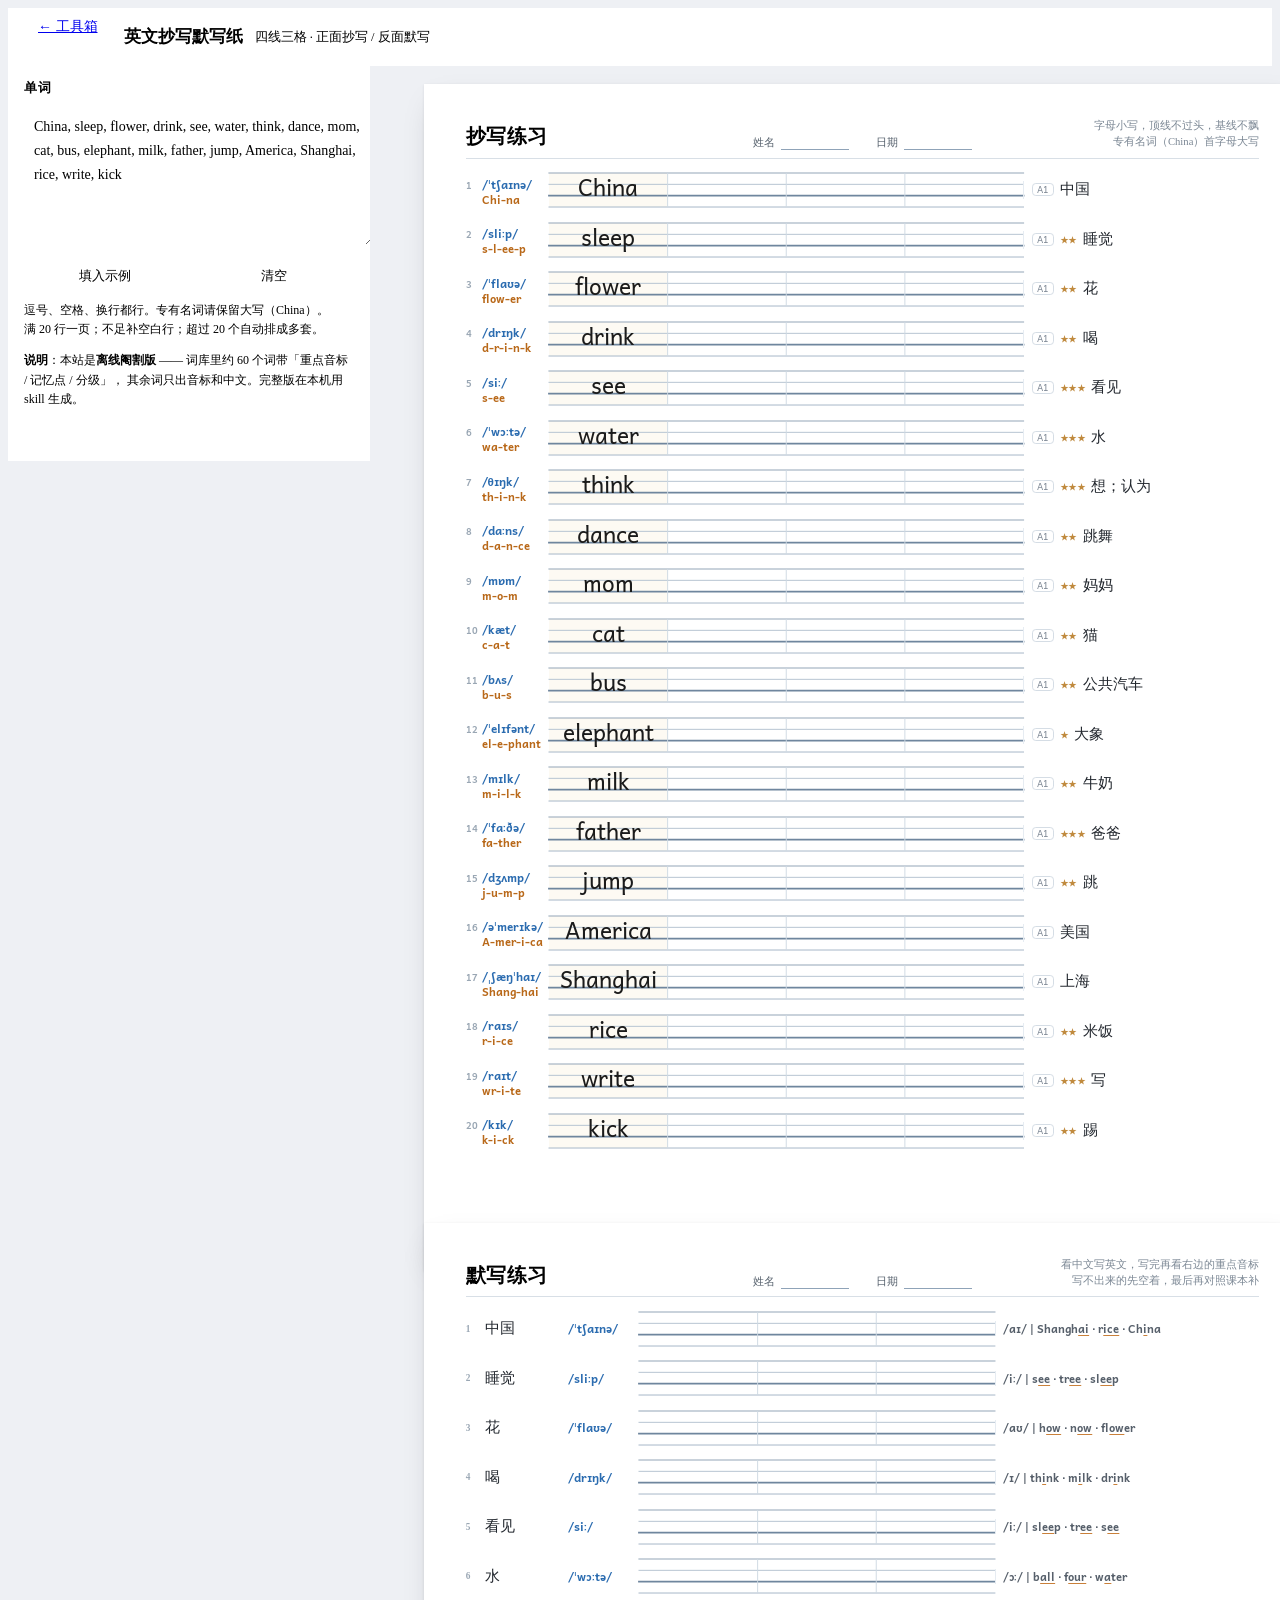
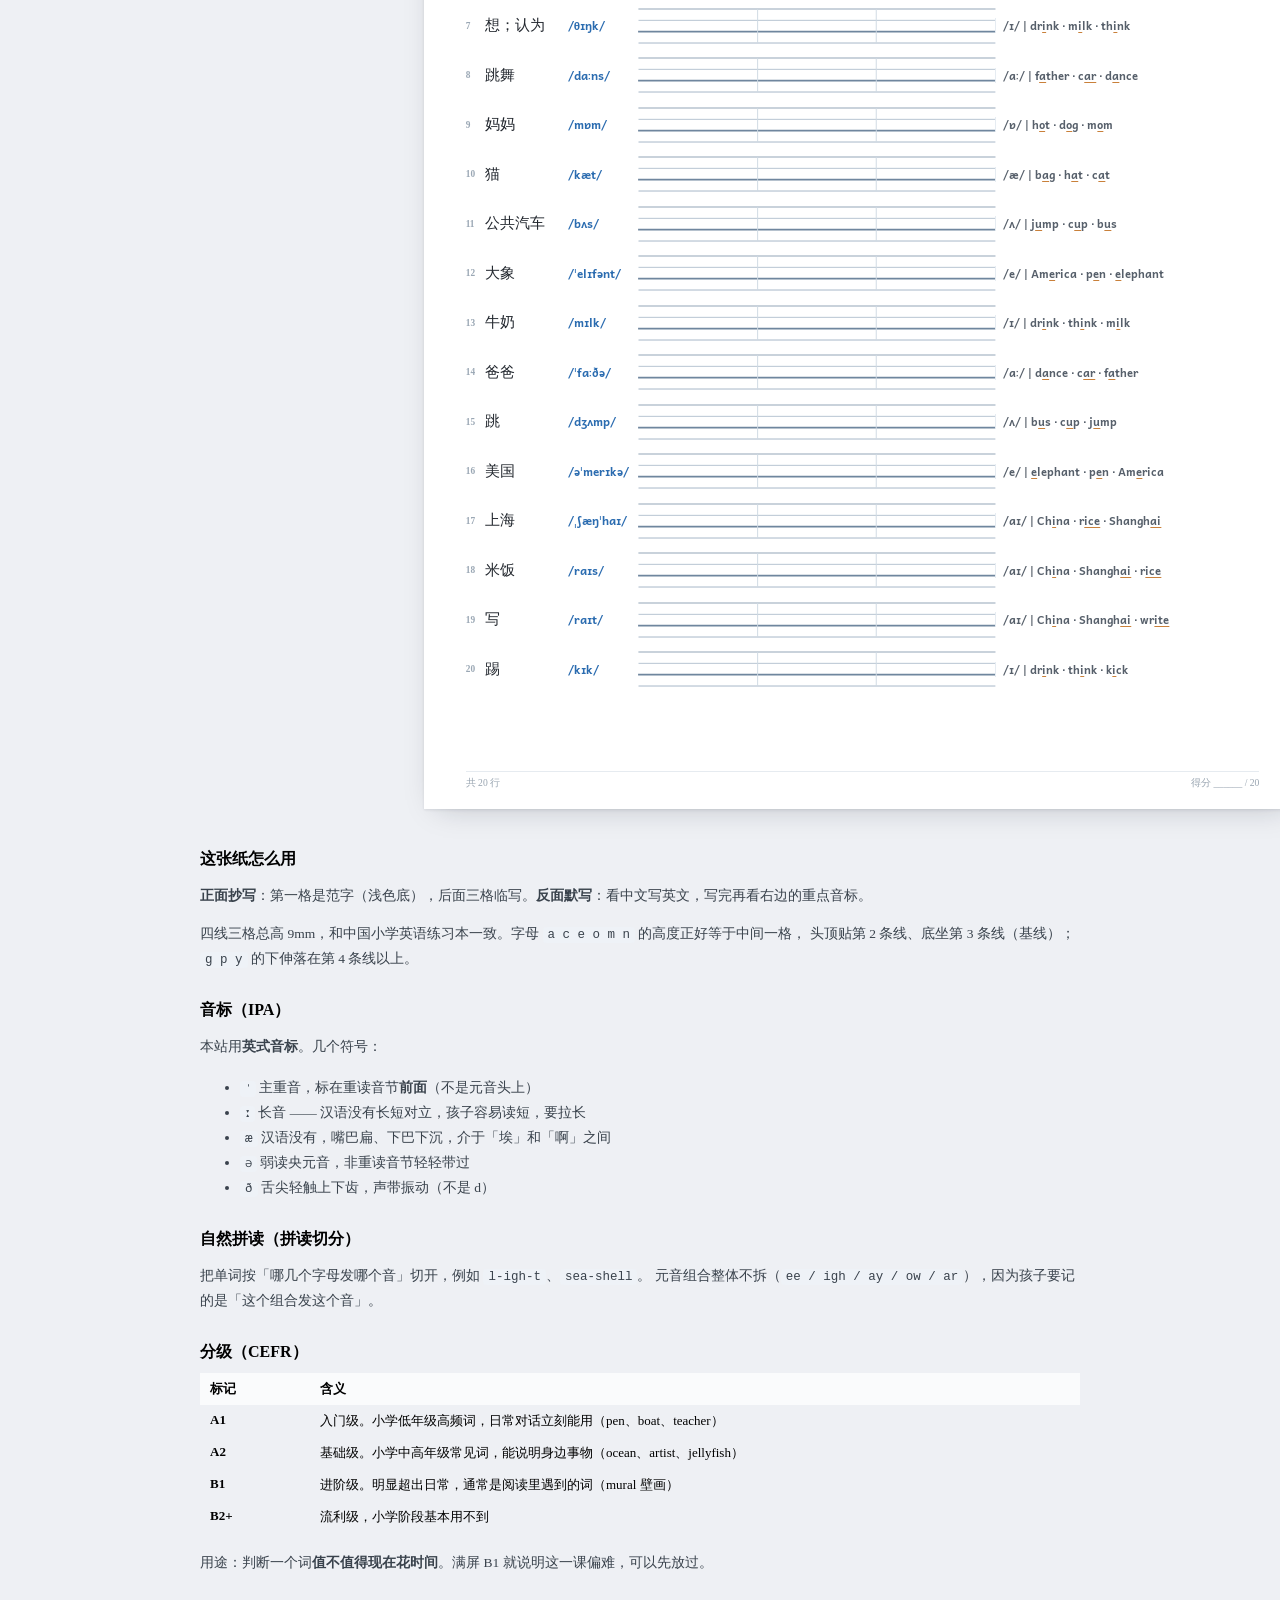
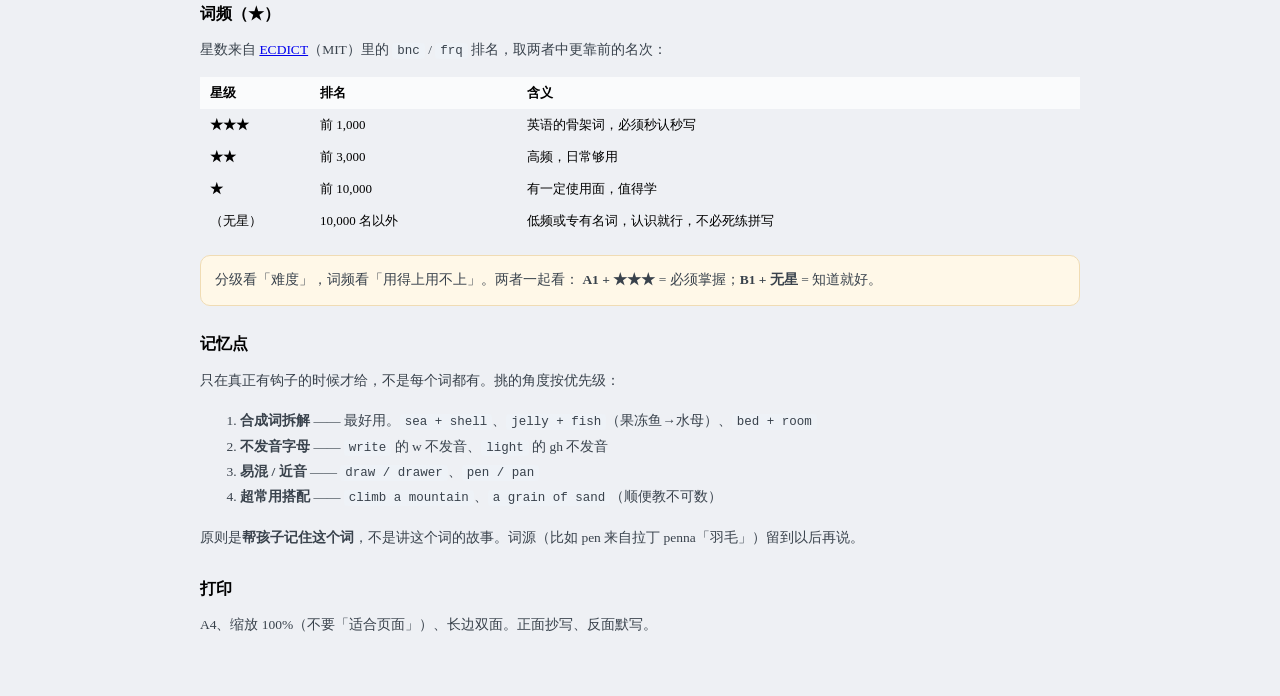
==== sheet/index.html @ 3f80793d "新增「英文抄写默写纸」：输入单词生成双面 A4 四线三格抄写/默写页 - 正面抄写（范字格 + 3 个练习格 + 中文/分级/词频/记忆点），反面看中文写英文 - 内嵌 Andika 子集（单层 a/" ====
<!doctype html>
<html lang="zh-CN">
<meta charset="utf-8">
<meta name="viewport" content="width=device-width,initial-scale=1">
<title>英文抄写默写纸 · 四线三格</title>
<link rel="stylesheet" href="../assets/style.css">
<style>
  @font-face{ font-family:'Andika'; src:url('../assets/fonts/andika-regular.woff2') format('woff2');
              font-weight:400; font-style:normal; font-display:block; }
  @font-face{ font-family:'Andika'; src:url('../assets/fonts/andika-bold.woff2') format('woff2');
              font-weight:700; font-style:normal; font-display:block; }
  :root{ --s:1; }
  body{ background:#eef0f4; }

  .bar{ position:sticky; top:0; z-index:30; background:#fff; border-bottom:1px solid var(--line);
        display:flex; align-items:center; gap:12px; padding:10px 16px; flex-wrap:wrap; }
  .bar h1{ font-size:16.5px; margin:0; }
  .bar .sub{ color:var(--muted); font-size:12.5px; }
  .bar .spacer{ flex:1; }
  .btn{ font:inherit; font-size:14px; min-height:38px; padding:0 14px; border-radius:9px;
        border:1px solid var(--line); background:#fff; cursor:pointer; }
  .btn:hover{ border-color:#cfd6de; }
  .btn.primary{ background:var(--accent); border-color:var(--accent); color:#fff; font-weight:600; }

  .layout{ display:flex; align-items:flex-start; }
  .panel{ width:330px; flex:0 0 330px; background:#fff; border-right:1px solid var(--line);
          padding:14px 16px 40px; position:sticky; top:59px; max-height:calc(100vh - 59px); overflow:auto; }
  .panel h2{ font-size:12.5px; color:var(--muted); letter-spacing:1px; margin:0 0 8px; }
  .panel textarea{ width:100%; min-height:120px; border:1px solid var(--line); border-radius:9px;
                   padding:10px; font:inherit; font-size:14px; line-height:1.7; resize:vertical; outline:none; }
  .panel textarea:focus{ border-color:var(--accent); box-shadow:0 0 0 3px var(--accent-soft); }
  .hint{ font-size:12px; color:var(--muted); margin-top:8px; line-height:1.6; }
  .rowbtn{ display:flex; gap:8px; margin-top:10px; flex-wrap:wrap; }
  .rowbtn .btn{ flex:1; font-size:13px; min-height:34px; padding:0 8px; }

  .stage{ flex:1 1 auto; min-width:0; padding:18px 12px 60px; display:flex;
          flex-direction:column; align-items:center; }
  .scaler{ transform:scale(var(--s)); transform-origin:top left;
           width:calc(210mm * var(--s)); height:calc(297mm * var(--s)); }
  .page-slot{ margin-bottom:16px; }

  /* ---------- A4 页 ---------- */
  .page{ width:210mm; height:297mm; background:#fff; padding:9mm 11mm 8mm;
         position:relative; overflow:hidden; box-shadow:0 1px 3px rgba(16,24,40,.1),0 10px 30px -14px rgba(16,24,40,.25); }
  .head{ display:grid; grid-template-columns:minmax(0,1fr) auto minmax(0,1fr); align-items:end;
         gap:6mm; border-bottom:1.2px solid #d8dfe6; padding-bottom:2mm; margin-bottom:1.8mm; }
  .head h1{ justify-self:start; font-size:15pt; font-weight:700; margin:0; letter-spacing:.4px; }
  .meta{ display:flex; gap:7mm; font-size:8.6pt; color:#55606c; }
  .meta span{ display:inline-flex; align-items:flex-end; gap:1.6mm; }
  .meta i{ display:inline-block; width:18mm; border-bottom:.9px solid #8fa3b8; height:3.4mm; }
  .tips{ justify-self:end; font-size:8pt; color:#7b8794; text-align:right; line-height:1.5; }

  .row{ display:grid; align-items:center; height:13.1mm; }
  .lab{ line-height:1.2; }
  .lab .no{ font-family:'Andika',sans-serif; display:inline-block; width:4.2mm; font-size:7pt; font-weight:700; color:#9aa7b4; }
  .lab .ipa{ font-family:'Andika','PingFang SC',sans-serif; font-weight:700; font-size:8.8pt; color:#2b6cb0; }
  .lab .ph{ font-family:'Andika','PingFang SC',sans-serif; font-weight:700; font-size:8.4pt; color:#b9691a; margin-left:4.2mm; }
  .gridwrap{ line-height:0; }
  svg.ln{ display:block; overflow:visible; }

  .zhcol{ line-height:1.2; padding-left:2mm; border-left:.25mm solid #e6ecf2; }
  .zh1{ font-size:11.2pt; color:#22272e; }
  .lv{ display:inline-block; font-family:'Andika','PingFang SC',sans-serif; font-size:7pt; color:#7d8794; border:.2mm solid #d5dde5;
       border-radius:1mm; padding:0 1.2mm; margin-right:1.6mm; position:relative; top:-1px; }
  .fr{ display:inline-block; font-size:7pt; color:#c08a3e; letter-spacing:-.2mm;
       margin-right:1.6mm; position:relative; top:-1px; }
  .hook{ font-family:'Andika','PingFang SC',sans-serif; font-size:6.6pt; color:#a06a2c; margin-top:.6mm; line-height:1.25; }

  .dno{ font-size:7pt; font-weight:700; color:#9aa7b4; }
  .dzh{ font-size:11.2pt; color:#22272e; text-align:left; line-height:1.15; }
  .dipa{ font-family:'Andika','PingFang SC',sans-serif; font-weight:700; font-size:8.8pt; color:#2b6cb0; white-space:nowrap; }
  .dhint{ font-family:'Andika','PingFang SC',sans-serif; font-weight:700; font-size:8.4pt; color:#57606b; line-height:1.35;
          padding-left:2mm; border-left:.25mm solid #e6ecf2; }
  .dhint em{ font-style:normal; text-decoration:underline; text-decoration-color:#c9803a;
             text-decoration-thickness:.2mm; text-underline-offset:.5mm; }

  .foot{ position:absolute; left:11mm; right:11mm; bottom:5mm; display:flex;
         justify-content:space-between; font-size:7.2pt; color:#98a4b0;
         border-top:.8px solid #e6ebf0; padding-top:1.4mm; }

  /* ---------- 说明 ---------- */
  .docs{ max-width:880px; margin:0 auto 60px; padding:0 20px; }
  .docs h2{ font-size:16px; margin:28px 0 10px; }
  .docs p, .docs li{ font-size:13.5px; color:#39424c; line-height:1.85; }
  .docs table{ width:100%; border-collapse:collapse; font-size:13px; margin:10px 0 18px; }
  .docs th,.docs td{ border-bottom:1px solid var(--line); padding:7px 10px; text-align:left; vertical-align:top; }
  .docs th{ color:var(--muted); font-weight:600; background:#fafbfc; }
  .docs code{ background:#eef2f7; border-radius:4px; padding:1px 5px; font-size:12.5px; }
  .note{ background:#fff8e8; border:1px solid #f0dcb4; border-radius:10px; padding:12px 14px; font-size:13px; }

  @media print{
    @page{ size:A4; margin:0; }
    body{ background:#fff; }
    .bar,.panel,.docs{ display:none !important; }
    .layout{ display:block; }
    .stage{ padding:0; display:block; }
    .scaler{ transform:none !important; width:auto; height:auto; }
    .page-slot{ margin:0; }
    .page{ box-shadow:none; page-break-after:always; break-after:page; }
    .page:last-child{ page-break-after:auto; break-after:auto; }
  }
</style>

<div class="bar">
  <a class="btn" href="../index.html">← 工具箱</a>
  <h1>英文抄写默写纸</h1>
  <span class="sub">四线三格 · 正面抄写 / 反面默写</span>
  <span class="spacer"></span>
  <button class="btn primary" id="print">打印 / 存 PDF</button>
</div>

<div class="layout">
  <aside class="panel">
    <h2>单词</h2>
    <textarea id="words" spellcheck="false"></textarea>
    <div class="rowbtn">
      <button class="btn" id="demo">填入示例</button>
      <button class="btn" id="clear">清空</button>
    </div>
    <p class="hint">
      逗号、空格、换行都行。专有名词请保留大写（China）。<br>
      满 20 行一页；不足补空白行；超过 20 个自动排成多套。
    </p>
    <p class="hint">
      <b>说明</b>：本站是<b>离线阉割版</b> —— 词库里约 60 个词带「重点音标 / 记忆点 / 分级」，
      其余词只出音标和中文。完整版在本机用 skill 生成。
    </p>
  </aside>
  <main class="stage"><div id="pages"></div></main>
</div>

<div class="docs">
  <h2>这张纸怎么用</h2>
  <p><b>正面抄写</b>：第一格是范字（浅色底），后面三格临写。<b>反面默写</b>：看中文写英文，写完再看右边的重点音标。</p>
  <p>四线三格总高 9mm，和中国小学英语练习本一致。字母 <code>a c e o m n</code> 的高度正好等于中间一格，
  头顶贴第 2 条线、底坐第 3 条线（基线）；<code>g p y</code> 的下伸落在第 4 条线以上。</p>

  <h2>音标（IPA）</h2>
  <p>本站用<b>英式音标</b>。几个符号：</p>
  <ul>
    <li><code>ˈ</code> 主重音，标在重读音节<b>前面</b>（不是元音头上）</li>
    <li><code>ː</code> 长音 —— 汉语没有长短对立，孩子容易读短，要拉长</li>
    <li><code>æ</code> 汉语没有，嘴巴扁、下巴下沉，介于「埃」和「啊」之间</li>
    <li><code>ə</code> 弱读央元音，非重读音节轻轻带过</li>
    <li><code>ð</code> 舌尖轻触上下齿，声带振动（不是 d）</li>
  </ul>

  <h2>自然拼读（拼读切分）</h2>
  <p>把单词按「哪几个字母发哪个音」切开，例如 <code>l-igh-t</code>、<code>sea-shell</code>。
  元音组合整体不拆（<code>ee / igh / ay / ow / ar</code>），因为孩子要记的是「这个组合发这个音」。</p>

  <h2>分级（CEFR）</h2>
  <table>
    <tr><th style="width:90px">标记</th><th>含义</th></tr>
    <tr><td><b>A1</b></td><td>入门级。小学低年级高频词，日常对话立刻能用（pen、boat、teacher）</td></tr>
    <tr><td><b>A2</b></td><td>基础级。小学中高年级常见词，能说明身边事物（ocean、artist、jellyfish）</td></tr>
    <tr><td><b>B1</b></td><td>进阶级。明显超出日常，通常是阅读里遇到的词（mural 壁画）</td></tr>
    <tr><td><b>B2+</b></td><td>流利级，小学阶段基本用不到</td></tr>
  </table>
  <p>用途：判断一个词<b>值不值得现在花时间</b>。满屏 B1 就说明这一课偏难，可以先放过。</p>

  <h2>词频（★）</h2>
  <p>星数来自 <a href="https://github.com/skywind3000/ECDICT" target="_blank" rel="noopener">ECDICT</a>（MIT）里的
  <code>bnc</code> / <code>frq</code> 排名，取两者中更靠前的名次：</p>
  <table>
    <tr><th style="width:90px">星级</th><th>排名</th><th>含义</th></tr>
    <tr><td><b>★★★</b></td><td>前 1,000</td><td>英语的骨架词，必须秒认秒写</td></tr>
    <tr><td><b>★★</b></td><td>前 3,000</td><td>高频，日常够用</td></tr>
    <tr><td><b>★</b></td><td>前 10,000</td><td>有一定使用面，值得学</td></tr>
    <tr><td>（无星）</td><td>10,000 名以外</td><td>低频或专有名词，认识就行，不必死练拼写</td></tr>
  </table>
  <p class="note">分级看「难度」，词频看「用得上用不上」。两者一起看：
  <b>A1 + ★★★</b> = 必须掌握；<b>B1 + 无星</b> = 知道就好。</p>

  <h2>记忆点</h2>
  <p>只在真正有钩子的时候才给，不是每个词都有。挑的角度按优先级：</p>
  <ol>
    <li><b>合成词拆解</b> —— 最好用。<code>sea + shell</code>、<code>jelly + fish</code>（果冻鱼→水母）、<code>bed + room</code></li>
    <li><b>不发音字母</b> —— <code>write</code> 的 w 不发音、<code>light</code> 的 gh 不发音</li>
    <li><b>易混 / 近音</b> —— <code>draw / drawer</code>、<code>pen / pan</code></li>
    <li><b>超常用搭配</b> —— <code>climb a mountain</code>、<code>a grain of sand</code>（顺便教不可数）</li>
  </ol>
  <p>原则是<b>帮孩子记住这个词</b>，不是讲这个词的故事。词源（比如 pen 来自拉丁 penna「羽毛」）留到以后再说。</p>

  <h2>打印</h2>
  <p>A4、缩放 100%（不要「适合页面」）、长边双面。正面抄写、反面默写。</p>
</div>

<script src="../data/en-zh.js"></script>
<script src="../data/sheet-data.js"></script>
<script>
'use strict';
/* ===== 版面常量（与本地 skill 完全一致） ===== */
const CONTENT = 188, PADL = 11, PADR = 11;
const ROW_H = 13.1, HEAD_H = 14.5, GRID = 9, SPACE = 3, FS = 3 / 0.498;
const ROWS = 20;
const IPA_PT = 8.8, PH_PT = 8.4, HINT_PT = 8.4, ZH_PT = 11.2, HOOK_PT = 6.6, LV_PT = 7;
const LV_W = 7, FR_W = 9.5, PTMM = 25.4 / 72;
const PAD_CELL = 4;

const ADV = {a:.5615,b:.5640,c:.4980,d:.5811,e:.5347,f:.3662,g:.5493,h:.5737,i:.2759,j:.2905,
  k:.5054,l:.2759,m:.8228,n:.5786,o:.5566,p:.5713,q:.5518,r:.4346,s:.4712,t:.4077,u:.5786,
  v:.5225,w:.7568,x:.5298,y:.5176,z:.5078,"ˈ":.2148,"ˌ":.2148,"ː":.2173,"ə":.5264,"ʊ":.5908,
  "ɪ":.4102,"ŋ":.5786,"ɡ":.5493,"æ":.8521,"ɜ":.4590,"ɒ":.5713,"ð":.5664,"θ":.5664,"ʃ":.3540,
  "ʒ":.5005,"ʌ":.5225,"ɑ":.5615,"ɛ":.4736,"/":.4883," ":.2686,".":.3125,"·":.3315,"|":.3369,
  "~":.5444,"-":.4199,"+":.6,"→":1.0,
  A:.6812,B:.6274,C:.6616,D:.7007,E:.5664,F:.5615,G:.6934,H:.7202,I:.4761,J:.4712,K:.6396,
  L:.5273,M:.8765,N:.7324,O:.7129,P:.5835,Q:.7202,R:.6372,S:.5737,T:.6177,U:.7031,V:.6665,
  W:1.0156,X:.6470,Y:.6445,Z:.6006};
const ADV_B = {a:.6133,b:.5933,c:.4990,d:.6177,e:.5420,f:.3906,g:.5786,h:.6030,i:.3125,j:.3271,
  k:.5557,l:.3125,m:.8594,n:.6079,o:.5664,p:.6030,q:.5908,r:.4858,s:.5054,t:.4321,u:.6079,
  v:.5391,w:.7666,x:.5786,y:.5371,z:.5176,"ˈ":.2295,"ˌ":.2295,"ː":.2271,"ə":.5298,"ʊ":.6045,
  "ɪ":.4590,"ŋ":.6079,"ɡ":.5493,"æ":.8682,"ɜ":.4688,"ɒ":.6133,"ð":.5679,"θ":.5762,"ʃ":.3857,
  "ʒ":.5322,"ʌ":.5391,"ɑ":.6133,"ɛ":.4785,"/":.5273," ":.2686,".":.3467,"·":.3662,"|":.3369,
  "~":.5444,"-":.4370,"+":.62,"→":1.05,
  A:.7251,B:.6763,C:.6763,D:.7251,E:.5918,F:.5859,G:.7188,H:.7397,I:.5103,J:.5029,K:.6982,
  L:.5518,M:.9058,N:.7544,O:.7324,P:.6226,Q:.7544,R:.6738,S:.6069,T:.6177,U:.7275,V:.7153,
  W:1.0425,X:.6665,Y:.6660,Z:.6104};

const isCJK = c => /[⺀-鿿豈-﫿＀-￯]/.test(c);
function ew(s, bold){
  const t = bold ? ADV_B : ADV; let v = 0;
  for (const c of s) v += isCJK(c) ? 1.02 : (t[c] !== undefined ? t[c] : 0.55);
  return v;
}
const tw = (s, pt, bold) => ew(s, bold) * pt * PTMM;
const plain = h => h.replace(/<\/?em>/g, '');

function freqStars(w){
  const b = (window.SHEET_RANK || {})[w.toLowerCase()];
  return b === 3 ? '★★★' : b === 2 ? '★★' : b === 1 ? '★' : '';
}

/* ===== 查词 ===== */
function lookup(w){
  const W = window.SHEET_WORDS || {}, E = window.ENZH || {};
  const k = W[w] ? w : (W[w.toLowerCase()] ? w.toLowerCase() : null);
  const e = E[w] || E[w.toLowerCase()];
  const base = k ? Object.assign({}, W[k]) : {};
  if (!base.ipa && e) base.ipa = e[0];
  if (!base.zh && e) base.zh = e[2];
  base.w = w;
  return base;
}

/* ===== 音标归类尾注 ===== */
function markWord(w, mk, at){
  if (!mk) return w;
  const i = (at != null) ? at : w.indexOf(mk);
  if (i < 0 || w.slice(i, i + mk.length) !== mk) return w;
  return w.slice(0, i) + '<em>' + mk + '</em>' + w.slice(i + mk.length);
}
function buildHints(items, mw){
  const sheet = items.filter(x => !x.blank);
  return items.map(it => {
    if (it.blank || !it.snd) return '';
    const others = sheet.filter(x => x !== it && x.snd === it.snd);
    const taken = new Set([it.w].concat(others.map(o => o.w)));
    const extra = (window.SHEET_EXAMPLES || []).filter(e => e.snd === it.snd && !taken.has(e.w));
    const chosen = others.slice(0, mw - 1);
    chosen.push(...extra.slice(0, mw - 1 - chosen.length));
    const seq = chosen.concat([it]);
    return '/' + it.snd + '/ | ' + seq.map(m => markWord(m.w, m.mk, m.mk_at)).join(' · ');
  });
}

/* ===== 排版 ===== */
function chooseLayout(items){
  const live = items.filter(x => !x.blank);
  const cellMin = Math.max(...live.map(r => ew(r.w) * FS), 18) + PAD_CELL;
  const maxIpa = Math.max(10, ...live.map(r => tw('/' + (r.ipa || '') + '/', IPA_PT, true)));
  const maxPh  = Math.max(10, ...live.map(r => tw(r.ph || '', PH_PT, true)));
  const left = Math.max(22, maxIpa + 4.5, maxPh + 4.2 + 1.5);
  const zhW = Math.max(22, Math.max(8, ...live.map(r => ew(r.zh || '') * ZH_PT * PTMM)) + 2);
  const ipaW = Math.max(13, maxIpa + 2.5);
  const hookW = Math.max(0, ...live.map(r => ew(r.hook || '') * HOOK_PT * PTMM));
  const lvExtra = (live.some(r => r.cefr) ? LV_W : 0) + (live.some(r => freqStars(r.w)) ? FR_W : 0);
  const rightMin = Math.max(zhW + lvExtra, hookW + 2, 30);

  let fallback = null;
  for (let nb = 3; nb >= 1; nb--){
    for (let mw = 3; mw >= 1; mw--){
      const hints = buildHints(items, mw);
      const need = Math.max(0, ...hints.filter(Boolean).map(h => tw(plain(h), HINT_PT, true))) + 4.5;
      const cell = Math.min((CONTENT - left - rightMin) / (nb + 1),
                            (CONTENT - 5 - zhW - ipaW - need) / nb);
      if (cell < cellMin - 0.01) continue;
      return { cell, nb, left, zhW, ipaW, hints,
               hintW: CONTENT - 5 - zhW - ipaW - nb * cell,
               rightW: CONTENT - left - (nb + 1) * cell };
    }
  }
  const hints = buildHints(items, 1), nb = 1, cell = cellMin;
  return { cell, nb, left, zhW, ipaW, hints,
           hintW: Math.max(16, CONTENT - 5 - zhW - ipaW - nb * cell),
           rightW: Math.max(rightMin, CONTENT - left - (nb + 1) * cell) };
}

/* ===== SVG 四线三格 ===== */
function gridSVG(width, blanks, cell, example, exW, tint){
  const h = SPACE * 3, ex = exW == null ? cell : exW;
  const out = [];
  out.push('<svg class="ln" viewBox="0 0 ' + width.toFixed(3) + ' ' + h.toFixed(3) +
           '" preserveAspectRatio="none" style="width:' + width.toFixed(3) + 'mm;height:' + h.toFixed(3) + 'mm">');
  if (tint) out.push('<rect x="0" y="0" width="' + ex.toFixed(3) + '" height="' + h.toFixed(3) + '" fill="#fdfaf3"/>');
  [[0,.32,'#93a5b7'],[SPACE,.26,'#b6c4d2'],[2*SPACE,.48,'#6f869e'],[3*SPACE,.26,'#a7b7c7']]
    .forEach(([y,w,c]) => out.push('<line x1="0" y1="' + y + '" x2="' + width.toFixed(3) + '" y2="' + y +
      '" stroke="' + c + '" stroke-width="' + w + '" stroke-linecap="square"/>'));
  const xs = example ? Array.from({length: blanks}, (_, k) => ex + cell * k)
                     : Array.from({length: blanks - 1}, (_, k) => width * (k + 1) / blanks);
  xs.forEach(x => { if (x > 0.01 && x < width - 0.01)
    out.push('<line x1="' + x.toFixed(3) + '" y1="0" x2="' + x.toFixed(3) + '" y2="' + h +
      '" stroke="#cfd9e3" stroke-width="0.25"/>'); });
  if (example) out.push('<text x="' + (ex / 2).toFixed(3) + '" y="' + (2 * SPACE) +
    '" text-anchor="middle" font-family="Andika" font-size="' + FS.toFixed(3) + '" fill="#1b1b1b">' +
    example + '</text>');
  out.push('</svg>');
  return out.join('');
}

/* ===== 页面 ===== */
function headHTML(title, tips){
  return '<div class="head"><h1>' + title + '</h1>' +
    '<div class="meta"><span>姓名<i></i></span><span>日期<i></i></span></div>' +
    '<div class="tips">' + tips + '</div></div>';
}
function page1(rows, L){
  const gw = (L.nb + 1) * L.cell;
  const body = rows.map(it => {
    if (it.blank) return '<div class="row" style="grid-template-columns:' + L.left.toFixed(2) + 'mm ' +
      gw.toFixed(2) + 'mm ' + L.rightW.toFixed(2) + 'mm"><div class="lab"><span class="no">' + it.n +
      '</span></div><div class="gridwrap">' + gridSVG(gw, L.nb, L.cell) + '</div><div class="zhcol"></div></div>';
    const lv = it.cefr ? '<span class="lv">' + it.cefr + '</span>' : '';
    const st = freqStars(it.w) ? '<span class="fr">' + freqStars(it.w) + '</span>' : '';
    const hk = it.hook ? '<div class="hook">' + it.hook + '</div>' : '';
    return '<div class="row" style="grid-template-columns:' + L.left.toFixed(2) + 'mm ' + gw.toFixed(2) +
      'mm ' + L.rightW.toFixed(2) + 'mm"><div class="lab"><span class="no">' + it.n + '</span>' +
      '<span class="ipa">/' + (it.ipa || '') + '/</span><div class="ph">' + (it.ph || '') + '</div></div>' +
      '<div class="gridwrap">' + gridSVG(gw, L.nb, L.cell, it.w, L.cell, true) + '</div>' +
      '<div class="zhcol"><div class="zh1">' + lv + st + (it.zh || '') + '</div>' + hk + '</div></div>';
  }).join('');
  return '<div class="page">' + headHTML('抄写练习', '字母小写，顶线不过头，基线不飘<br>专有名词（China）首字母大写') +
    body + '<div class="foot"><span>共 ' + rows.length + ' 行</span><span>小朋友工具箱 · 四线三格</span></div></div>';
}
function page2(rows, L){
  const gw = L.nb * L.cell;
  const cols = '5mm ' + L.zhW.toFixed(2) + 'mm ' + L.ipaW.toFixed(2) + 'mm ' + gw.toFixed(2) + 'mm ' + L.hintW.toFixed(2) + 'mm';
  const body = rows.map((it, i) => {
    if (it.blank) return '<div class="row drow" style="grid-template-columns:' + cols + ';height:13.1mm"><span class="dno">' +
      it.n + '</span><span class="dzh"></span><span class="dipa"></span><div class="gridwrap">' +
      gridSVG(gw, L.nb, L.cell) + '</div><span class="dhint"></span></div>';
    return '<div class="row drow" style="grid-template-columns:' + cols + ';height:13.1mm"><span class="dno">' +
      it.n + '</span><span class="dzh">' + (it.zh || '') + '</span><span class="dipa">/' + (it.ipa || '') +
      '/</span><div class="gridwrap">' + gridSVG(gw, L.nb, L.cell) + '</div><span class="dhint">' +
      L.hints[i] + '</span></div>';
  }).join('');
  return '<div class="page">' + headHTML('默写练习', '看中文写英文，写完再看右边的重点音标<br>写不出来的先空着，最后再对照课本补') +
    body + '<div class="foot"><span>共 ' + rows.length + ' 行</span><span>得分 ______ / ' + rows.length + '</span></div></div>';
}

/* ===== 主流程 ===== */
function render(){
  const raw = document.getElementById('words').value;
  const list = raw.split(/[\s,，、;；\n]+/).map(s => s.trim()).filter(Boolean);
  const pages = document.getElementById('pages');
  if (!list.length){ pages.innerHTML = '<p style="color:#6b7580">左边输入单词，右边即时出页面。</p>'; return; }

  const items = list.map(lookup);
  const chunks = [];
  for (let i = 0; i < items.length; i += ROWS) chunks.push(items.slice(i, i + ROWS));
  if (!chunks.length) chunks.push([]);

  let html = '';
  chunks.forEach(chunk => {
    const rows = chunk.map((it, i) => Object.assign({}, it, { n: i + 1 }));
    while (rows.length < ROWS) rows.push({ n: rows.length + 1, blank: true });
    const L = chooseLayout(rows);
    html += '<div class="page-slot"><div class="scaler">' + page1(rows, L) + '</div></div>' +
            '<div class="page-slot"><div class="scaler">' + page2(rows, L) + '</div></div>';
  });
  pages.innerHTML = html;
  fit();
}
function fit(){
  const stage = document.querySelector('.stage');
  const pageW = 210 * 96 / 25.4;           // px
  const avail = stage.clientWidth - 24;
  const s = Math.min(1, avail / pageW);
  document.documentElement.style.setProperty('--s', s.toFixed(3));
}

const DEMO = 'China, sleep, flower, drink, see, water, think, dance, mom, cat, bus, elephant, milk, father, jump, America, Shanghai, rice, write, kick';
document.getElementById('words').value = DEMO;
document.getElementById('words').addEventListener('input', () => { clearTimeout(window.__t); window.__t = setTimeout(render, 180); });
document.getElementById('demo').onclick = () => { document.getElementById('words').value = DEMO; render(); };
document.getElementById('clear').onclick = () => { document.getElementById('words').value = ''; render(); };
document.getElementById('print').onclick = () => window.print();
window.addEventListener('resize', fit);
render();
</script>
</html>
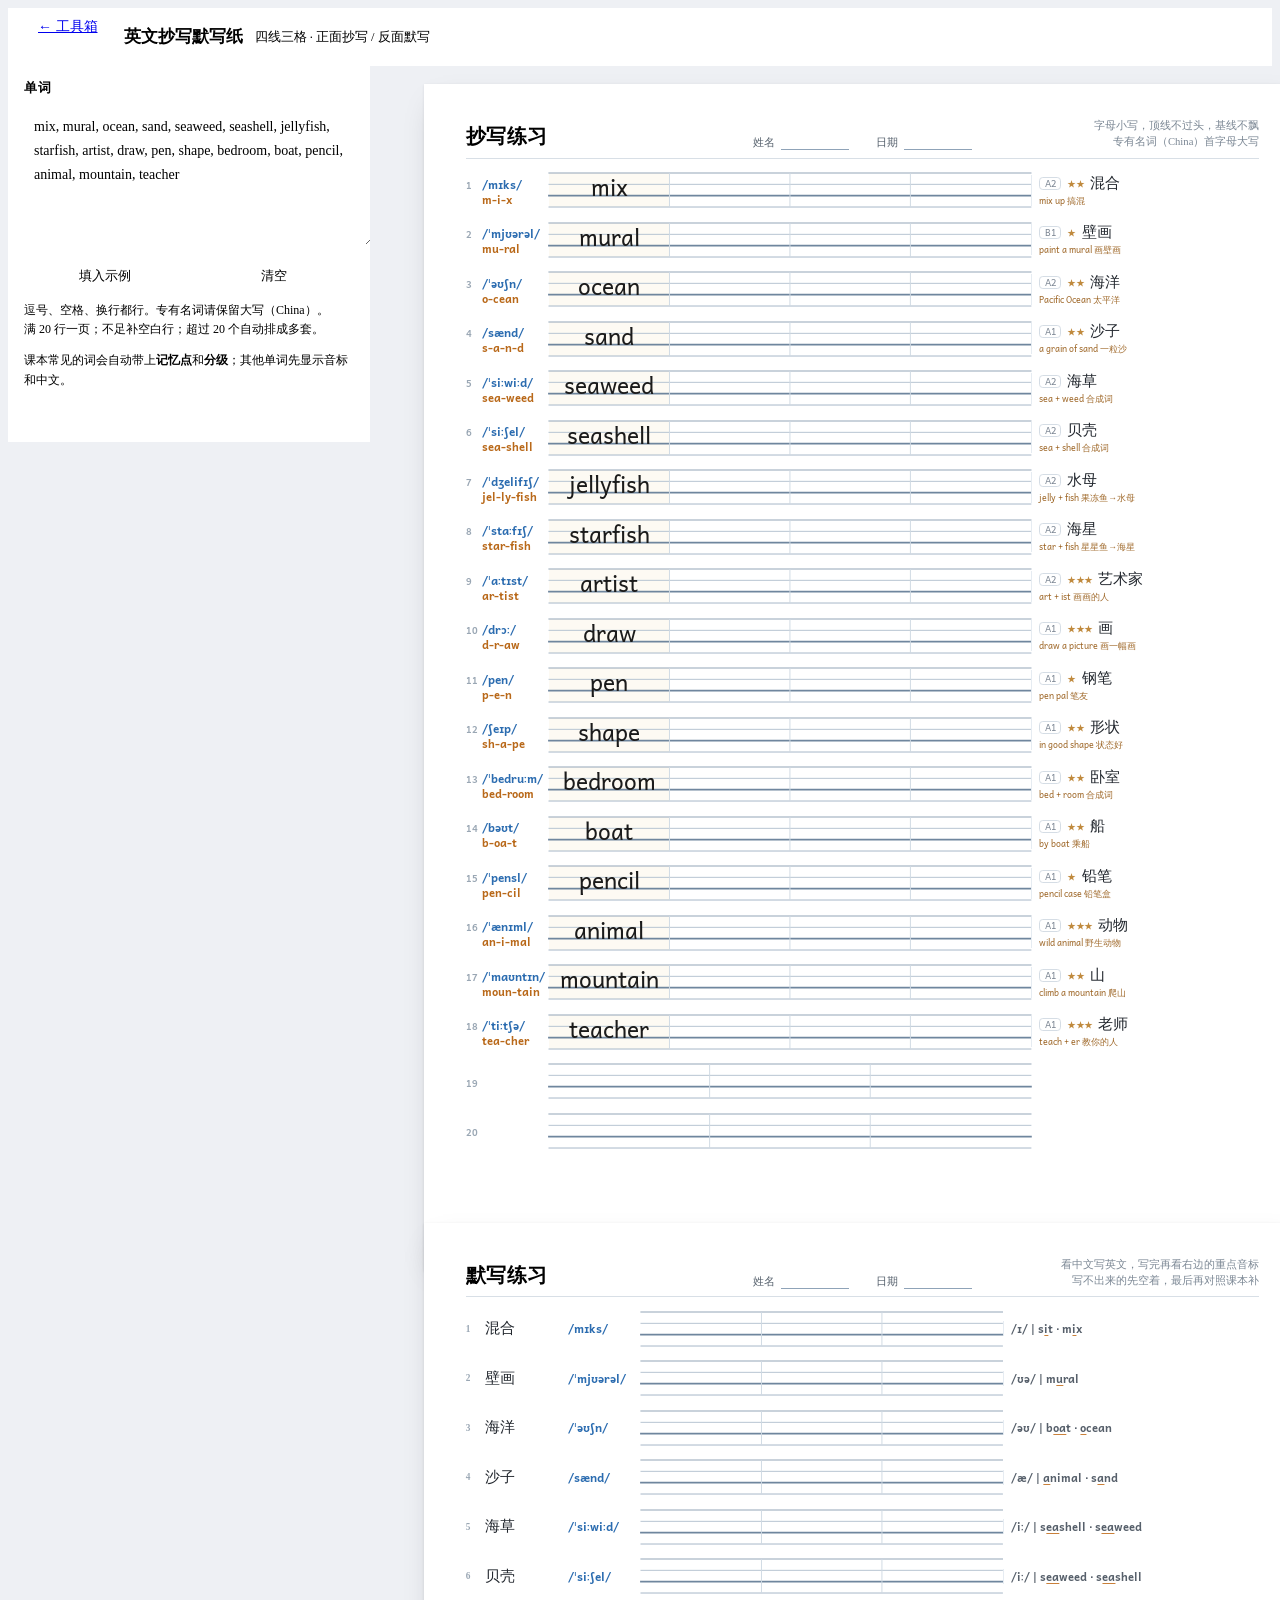
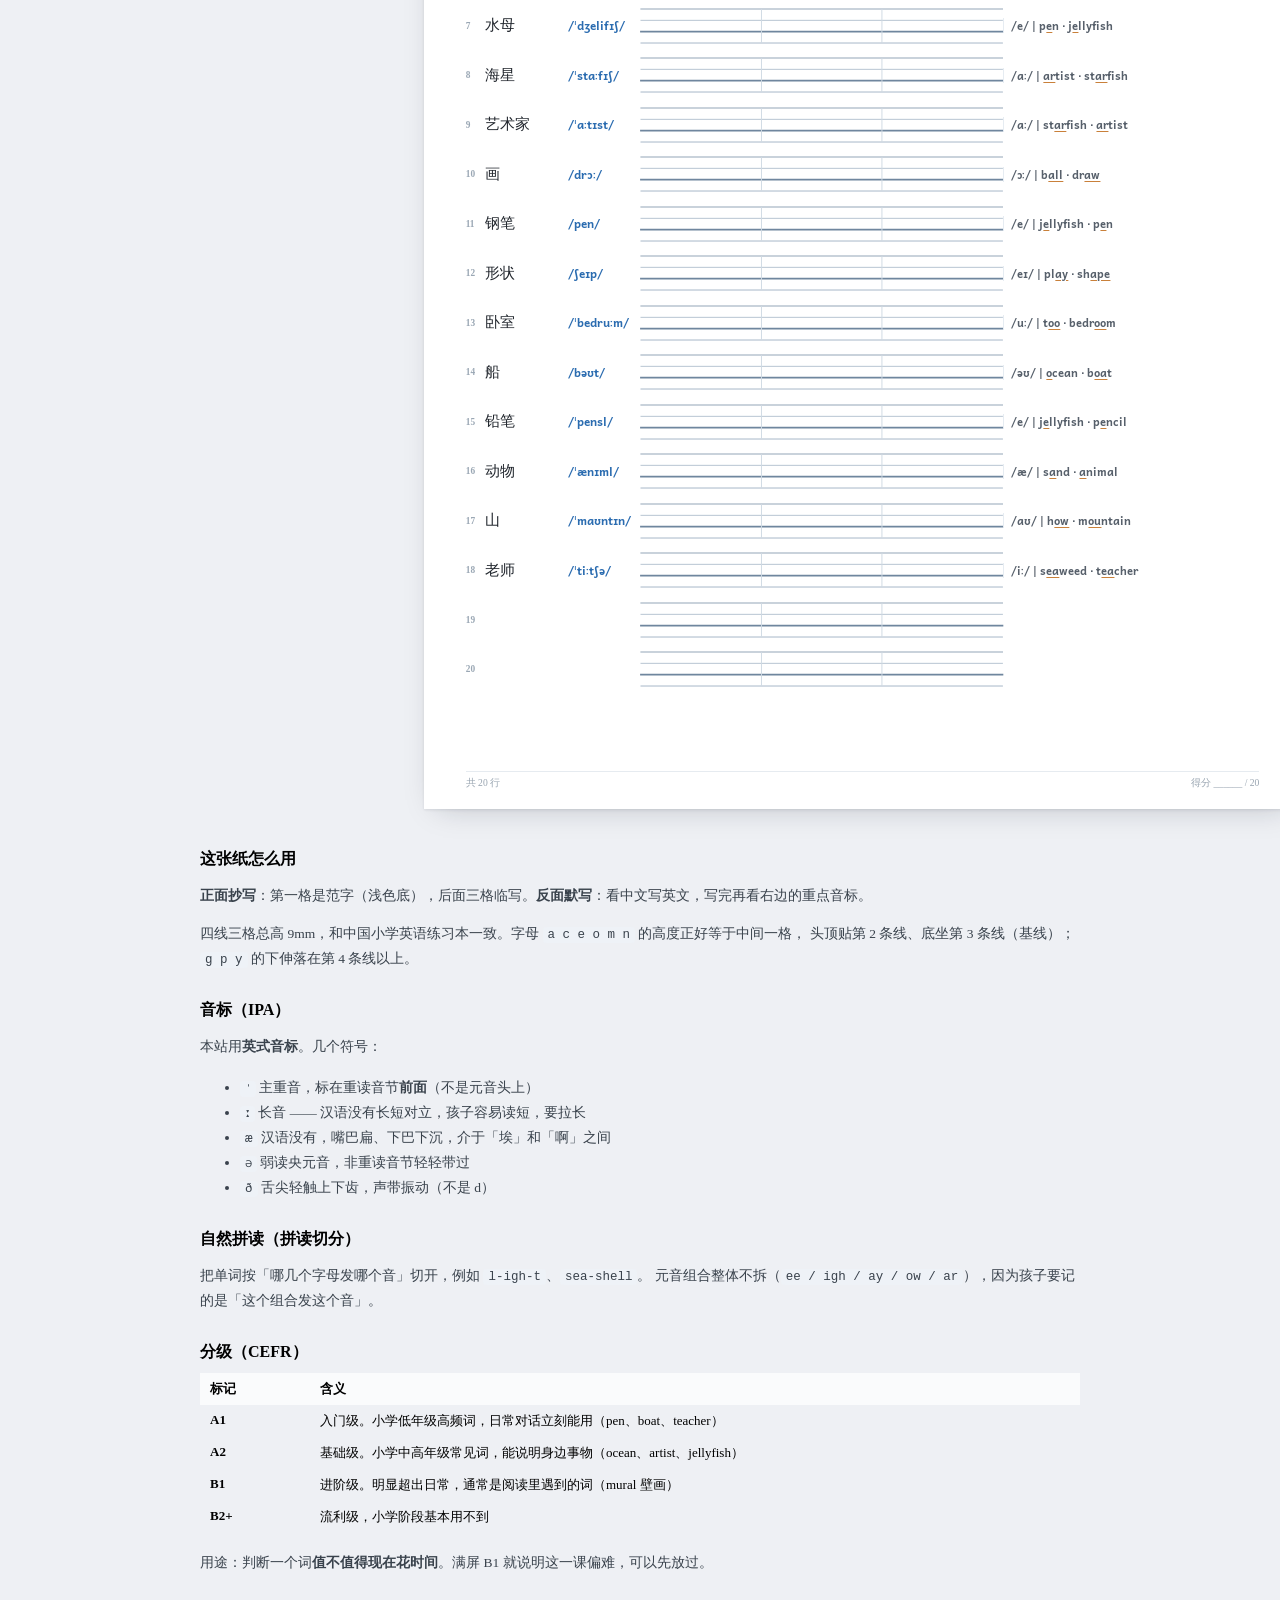
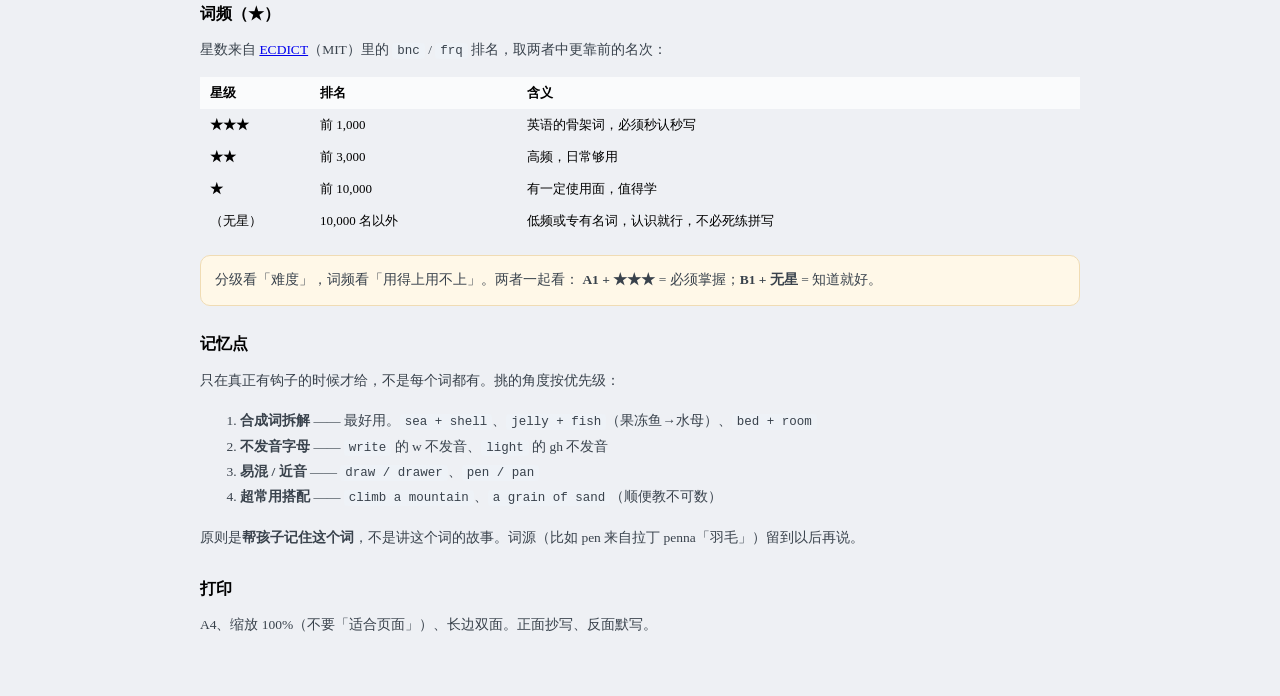
==== commit ae0e34c1: "文案改成面向家长：解释分级/词频、去术语、示例词换成带记忆点的" ====
--- a/sheet/index.html
+++ b/sheet/index.html
@@ -122,8 +122,7 @@
       满 20 行一页；不足补空白行；超过 20 个自动排成多套。
     </p>
     <p class="hint">
-      <b>说明</b>：本站是<b>离线阉割版</b> —— 词库里约 60 个词带「重点音标 / 记忆点 / 分级」，
-      其余词只出音标和中文。完整版在本机用 skill 生成。
+      课本常见的词会自动带上<b>记忆点</b>和<b>分级</b>；其他单词先显示音标和中文。
     </p>
   </aside>
   <main class="stage"><div id="pages"></div></main>
@@ -389,7 +388,7 @@
   document.documentElement.style.setProperty('--s', s.toFixed(3));
 }
 
-const DEMO = 'China, sleep, flower, drink, see, water, think, dance, mom, cat, bus, elephant, milk, father, jump, America, Shanghai, rice, write, kick';
+const DEMO = 'mix, mural, ocean, sand, seaweed, seashell, jellyfish, starfish, artist, draw, pen, shape, bedroom, boat, pencil, animal, mountain, teacher';
 document.getElementById('words').value = DEMO;
 document.getElementById('words').addEventListener('input', () => { clearTimeout(window.__t); window.__t = setTimeout(render, 180); });
 document.getElementById('demo').onclick = () => { document.getElementById('words').value = DEMO; render(); };
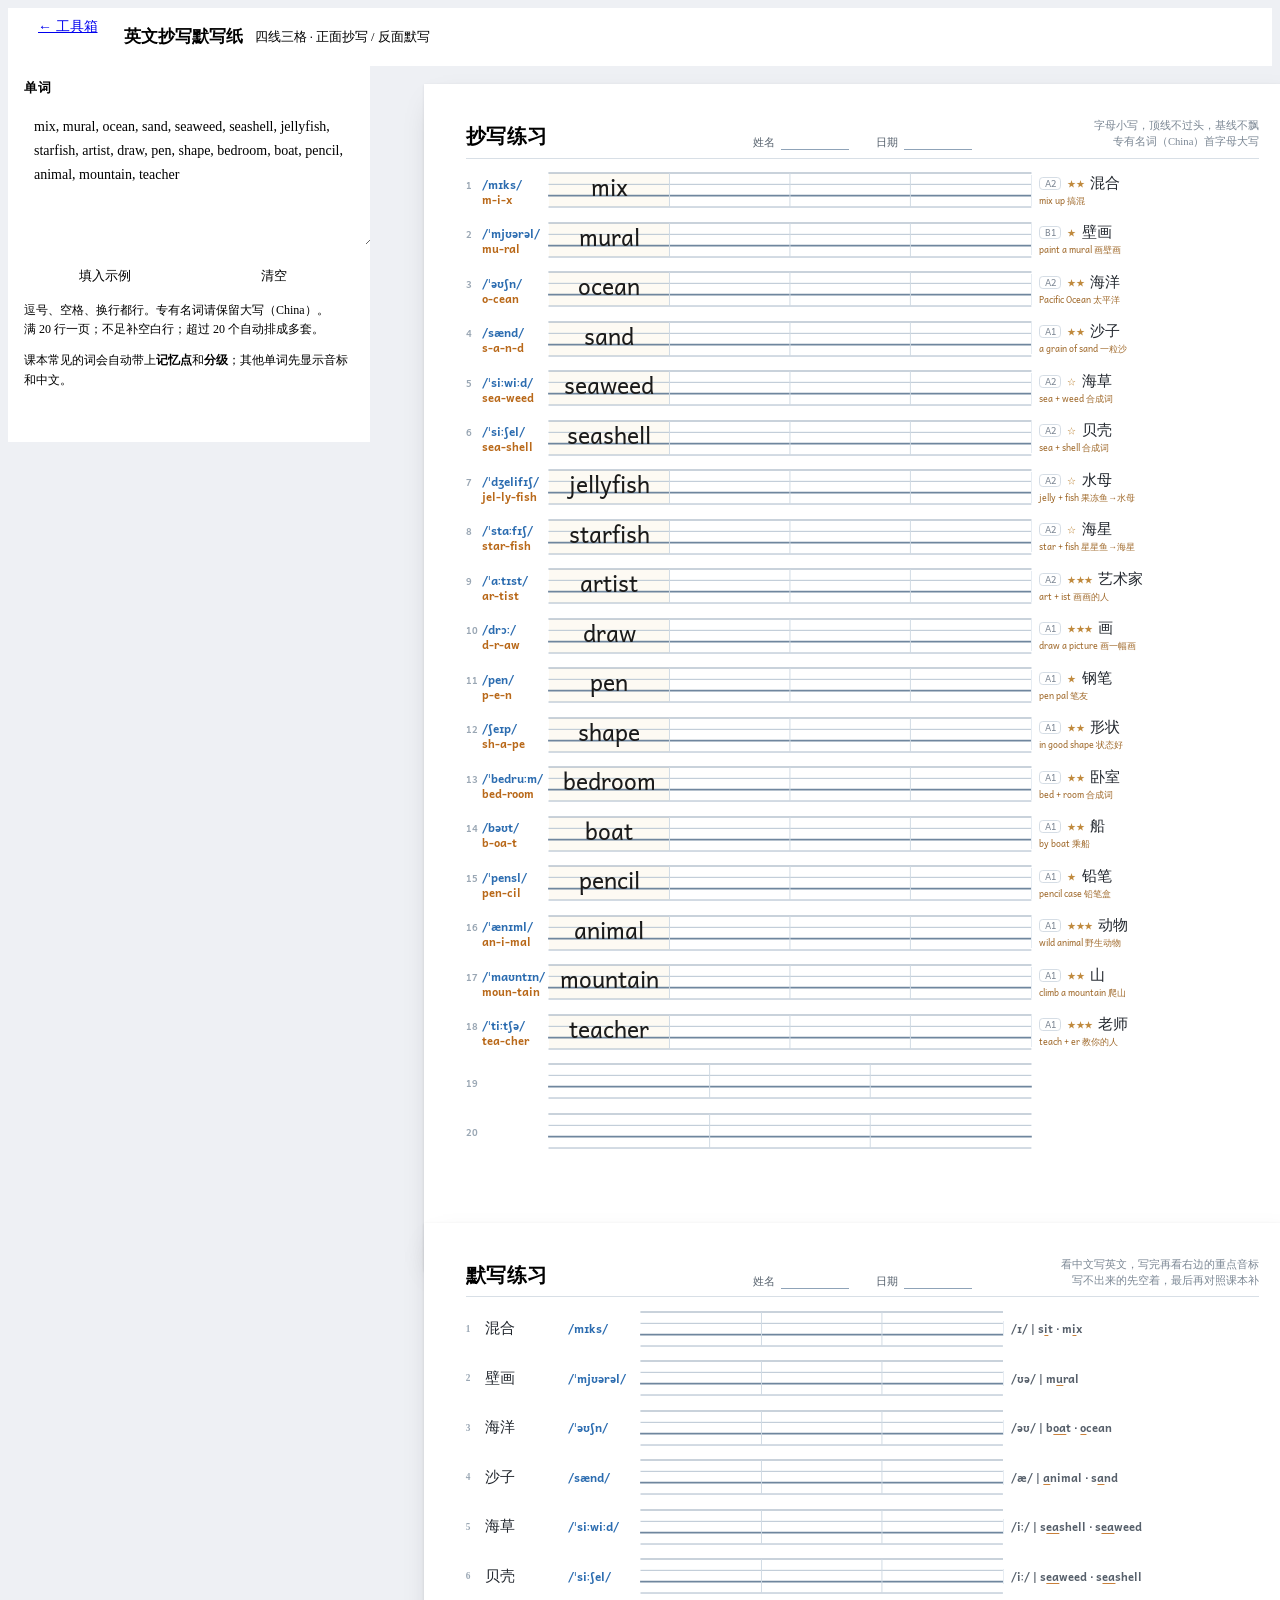
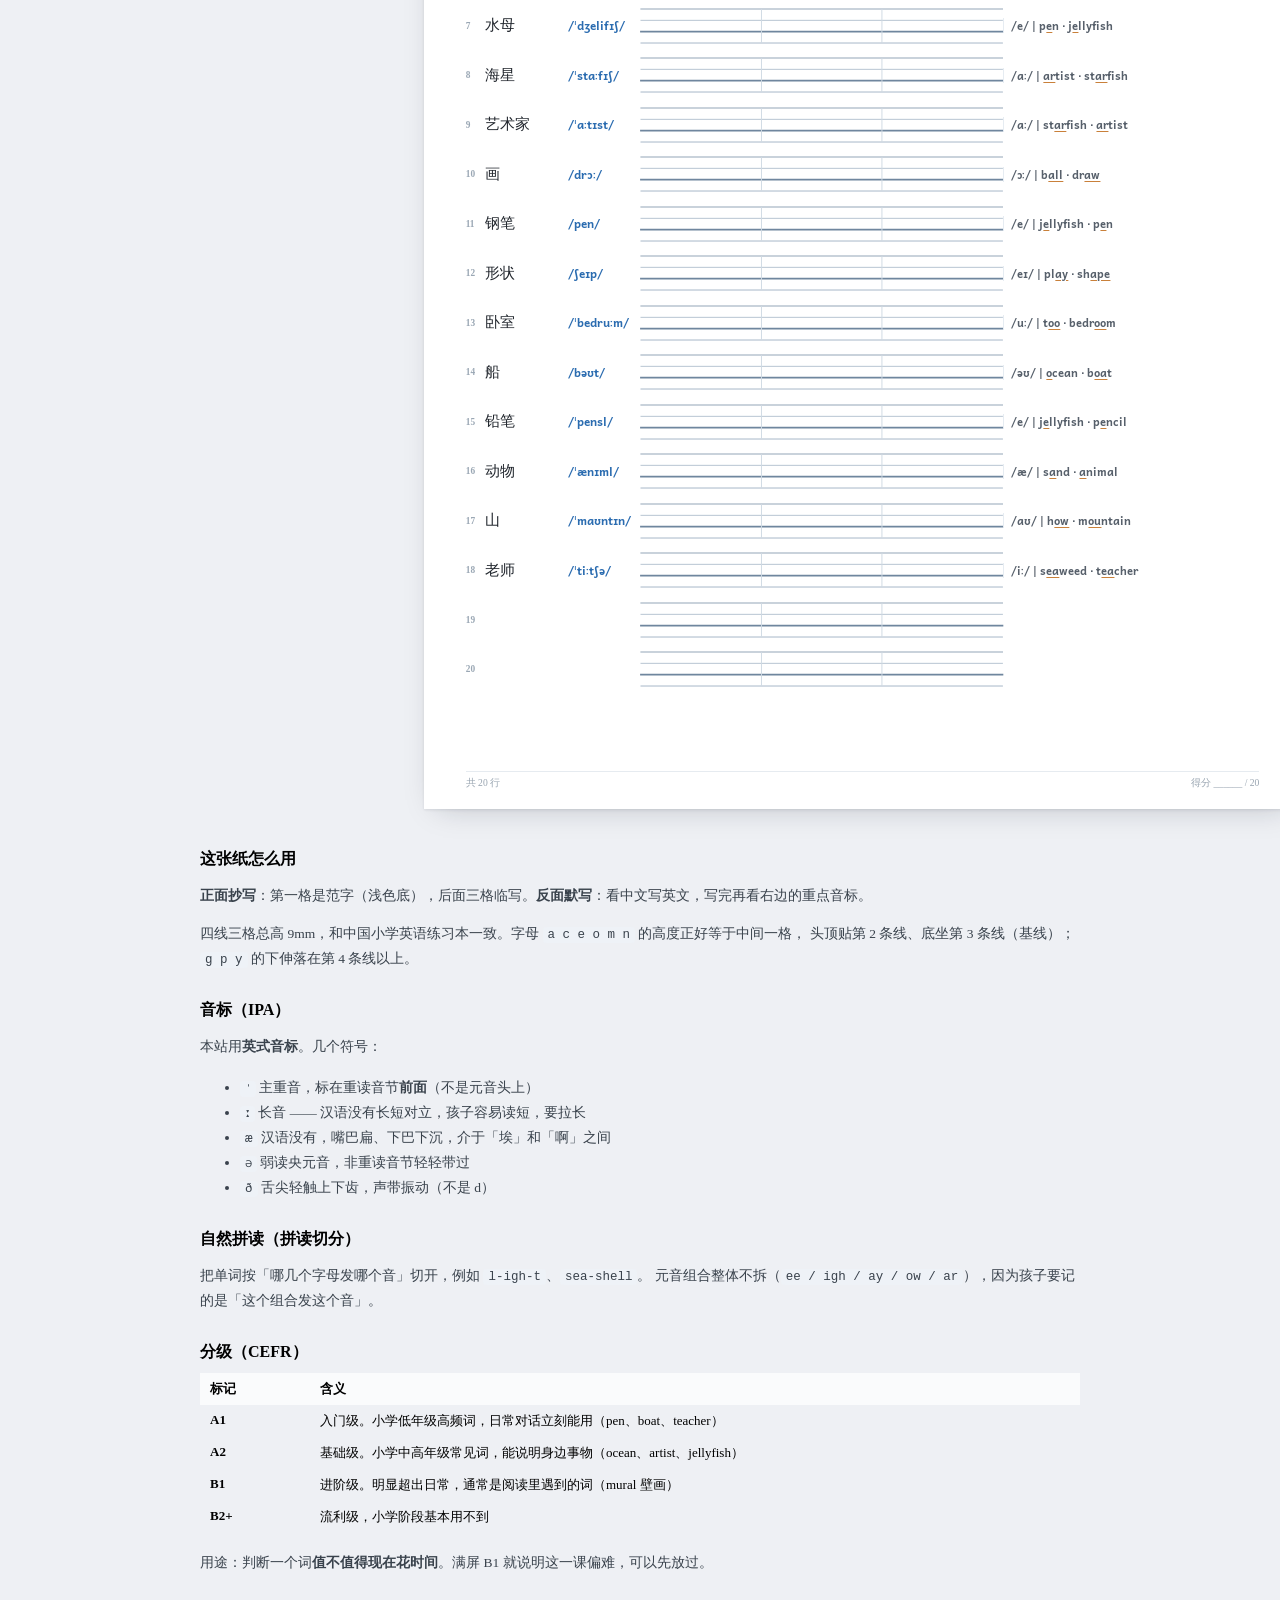
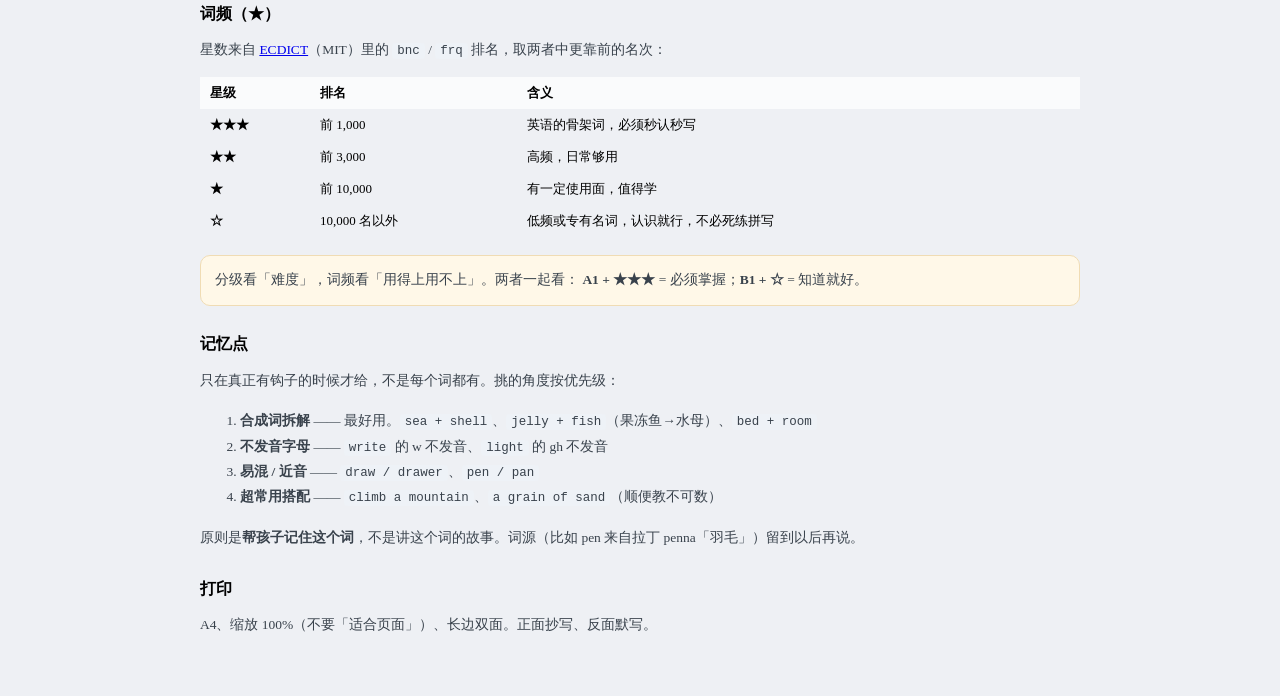
==== commit 46a76506: "词频星级：查不到原形时按屈折形式还原；无星显示 ☆ - freqStars 增加 -s/-es/-ies/-ves/-ed/-ing 还原，parents 继承 parent 的 ★★★ - 10,0" ====
--- a/sheet/index.html
+++ b/sheet/index.html
@@ -166,10 +166,10 @@
     <tr><td><b>★★★</b></td><td>前 1,000</td><td>英语的骨架词，必须秒认秒写</td></tr>
     <tr><td><b>★★</b></td><td>前 3,000</td><td>高频，日常够用</td></tr>
     <tr><td><b>★</b></td><td>前 10,000</td><td>有一定使用面，值得学</td></tr>
-    <tr><td>（无星）</td><td>10,000 名以外</td><td>低频或专有名词，认识就行，不必死练拼写</td></tr>
+    <tr><td><b>☆</b></td><td>10,000 名以外</td><td>低频或专有名词，认识就行，不必死练拼写</td></tr>
   </table>
   <p class="note">分级看「难度」，词频看「用得上用不上」。两者一起看：
-  <b>A1 + ★★★</b> = 必须掌握；<b>B1 + 无星</b> = 知道就好。</p>
+  <b>A1 + ★★★</b> = 必须掌握；<b>B1 + ☆</b> = 知道就好。</p>
 
   <h2>记忆点</h2>
   <p>只在真正有钩子的时候才给，不是每个词都有。挑的角度按优先级：</p>
@@ -225,9 +225,27 @@
 const tw = (s, pt, bold) => ew(s, bold) * pt * PTMM;
 const plain = h => h.replace(/<\/?em>/g, '');
 
+/* 词频：先查原形；查不到就按常见屈折形式还原再查（-s/-es/-ies/-ed/-ing） */
+function rankBand(w){
+  const R = window.SHEET_RANK || {};
+  const k = w.toLowerCase();
+  if (R[k] !== undefined) return R[k];
+  const cands = [];
+  const push = s => { if (s && cands.indexOf(s) < 0) cands.push(s); };
+  const dbl = s => { if (/([b-df-hj-np-tv-z])\1$/.test(s)) push(s.slice(0, -1)); };
+  if (/ies$/.test(k)) push(k.slice(0, -3) + 'y');                          // studies → study
+  if (/ves$/.test(k)) { push(k.slice(0, -3) + 'f'); push(k.slice(0, -3) + 'fe'); } // knives → knife
+  if (/s$/.test(k) && !/ss$/.test(k)) push(k.slice(0, -1));                // parents → parent, shoes → shoe
+  if (/es$/.test(k)) push(k.slice(0, -2));                                 // boxes → box
+  if (/ied$/.test(k)) push(k.slice(0, -3) + 'y');                          // tried → try
+  if (/ed$/.test(k)) { push(k.slice(0, -1)); dbl(k.slice(0, -2)); push(k.slice(0, -2)); } // liked→like, stopped→stop, played→play
+  if (/ing$/.test(k)) { push(k.slice(0, -3) + 'e'); dbl(k.slice(0, -3)); push(k.slice(0, -3)); } // making→make, running→run, watching→watch
+  for (const c of cands) if (R[c] !== undefined) return R[c];
+  return 0;
+}
 function freqStars(w){
-  const b = (window.SHEET_RANK || {})[w.toLowerCase()];
-  return b === 3 ? '★★★' : b === 2 ? '★★' : b === 1 ? '★' : '';
+  const b = rankBand(w);
+  return b === 3 ? '★★★' : b === 2 ? '★★' : b === 1 ? '★' : '☆';
 }
 
 /* ===== 查词 ===== */
